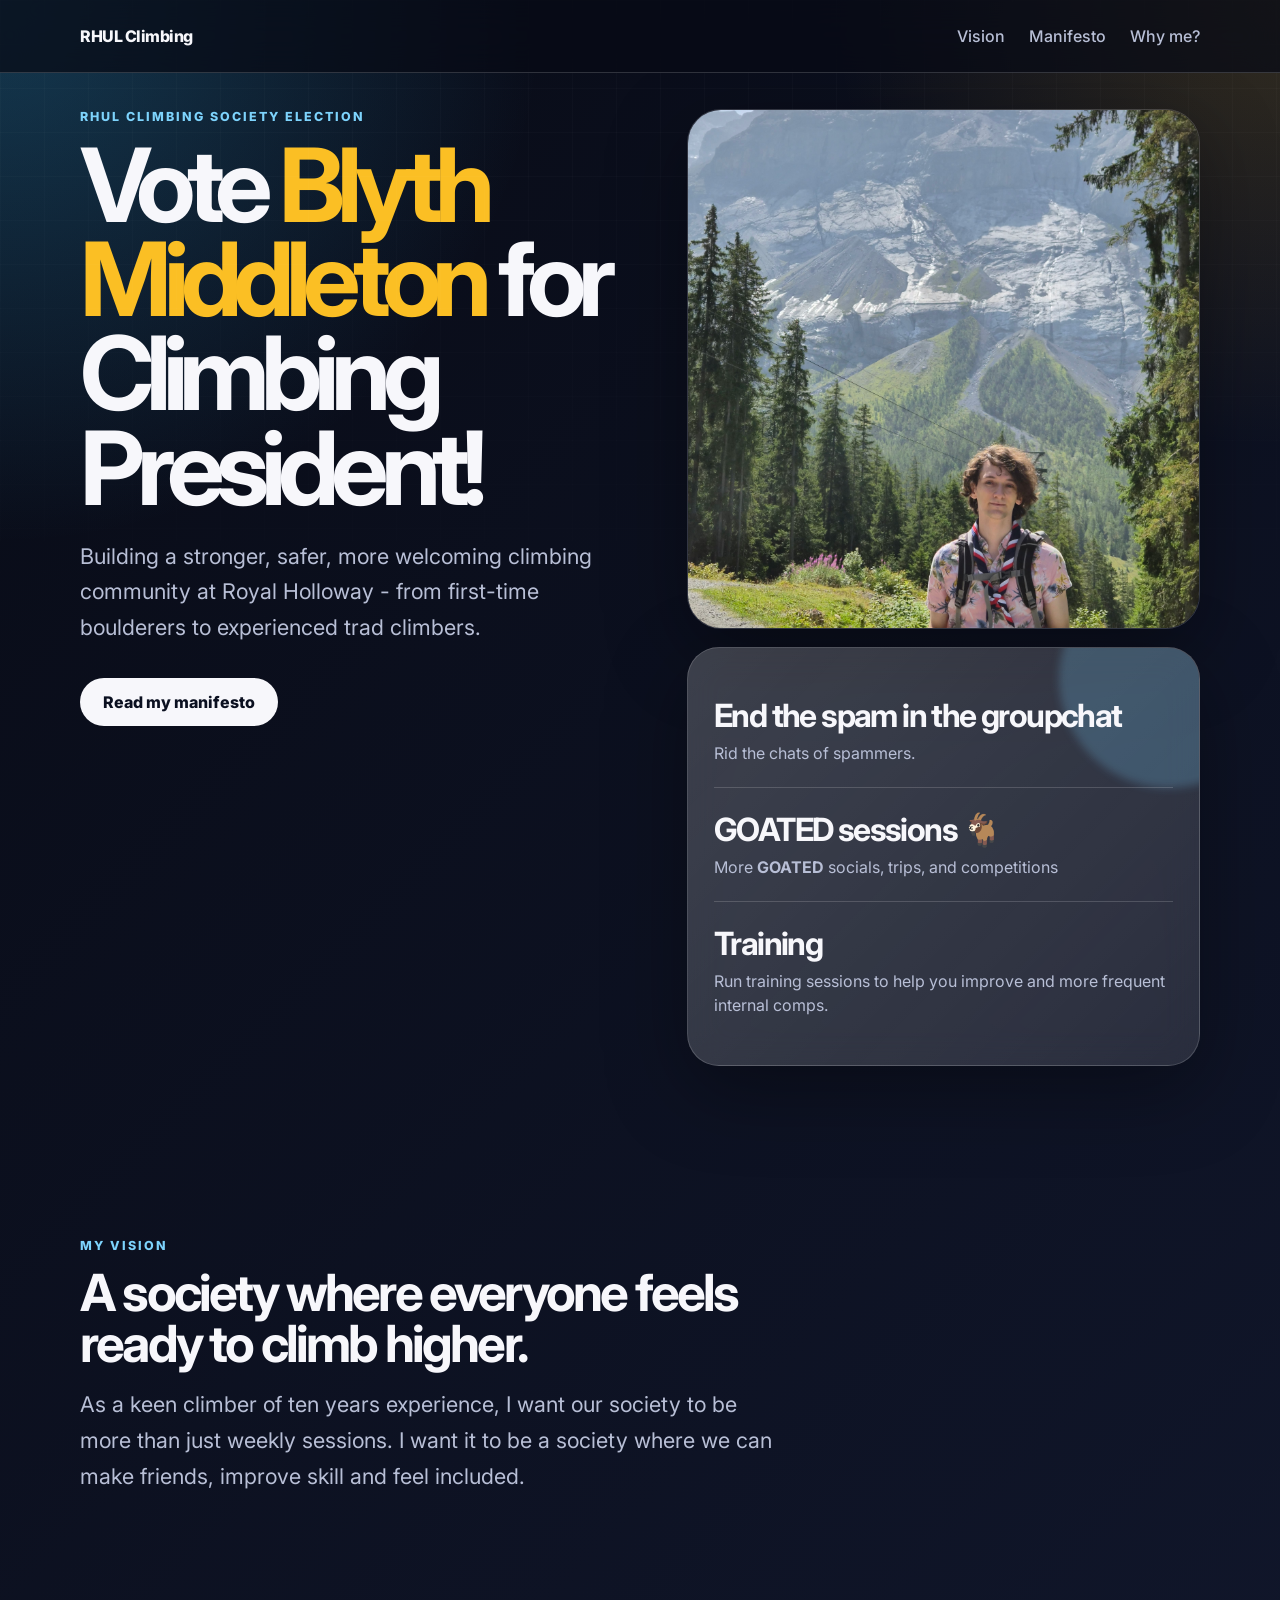
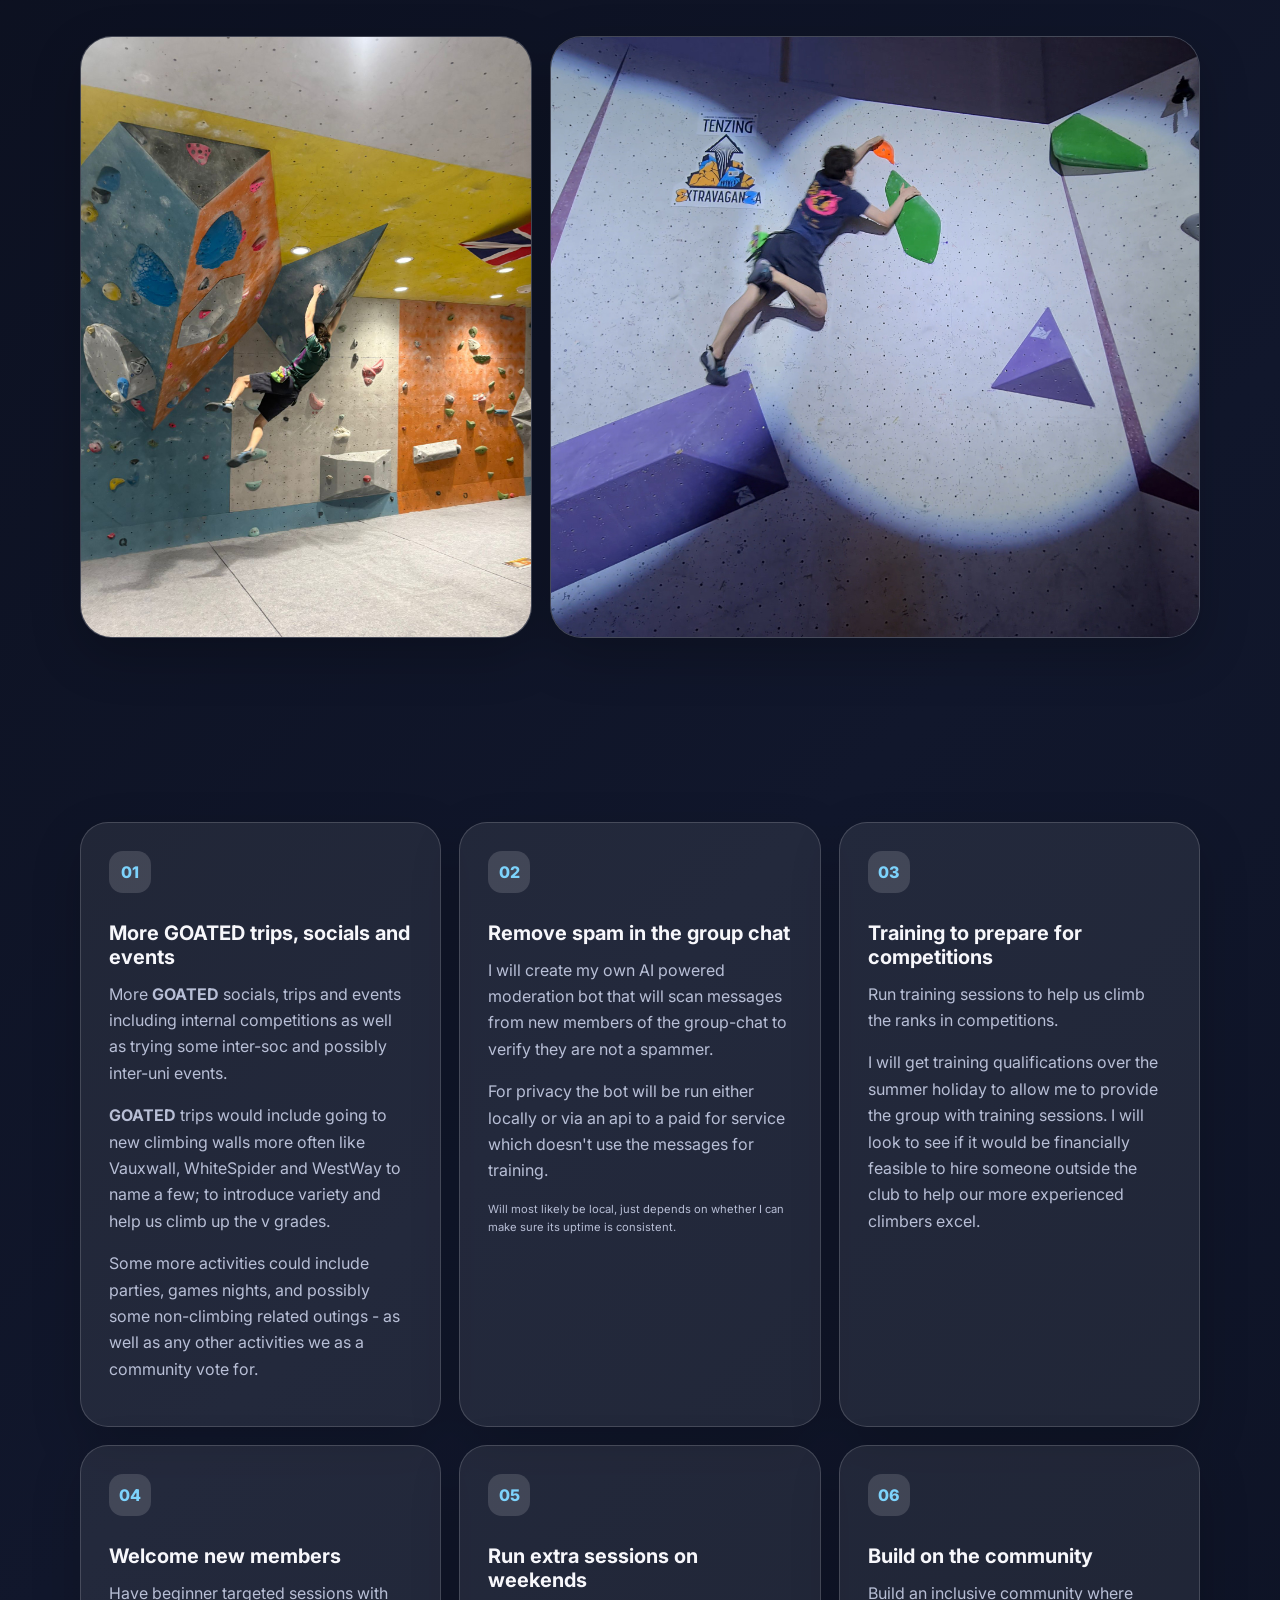
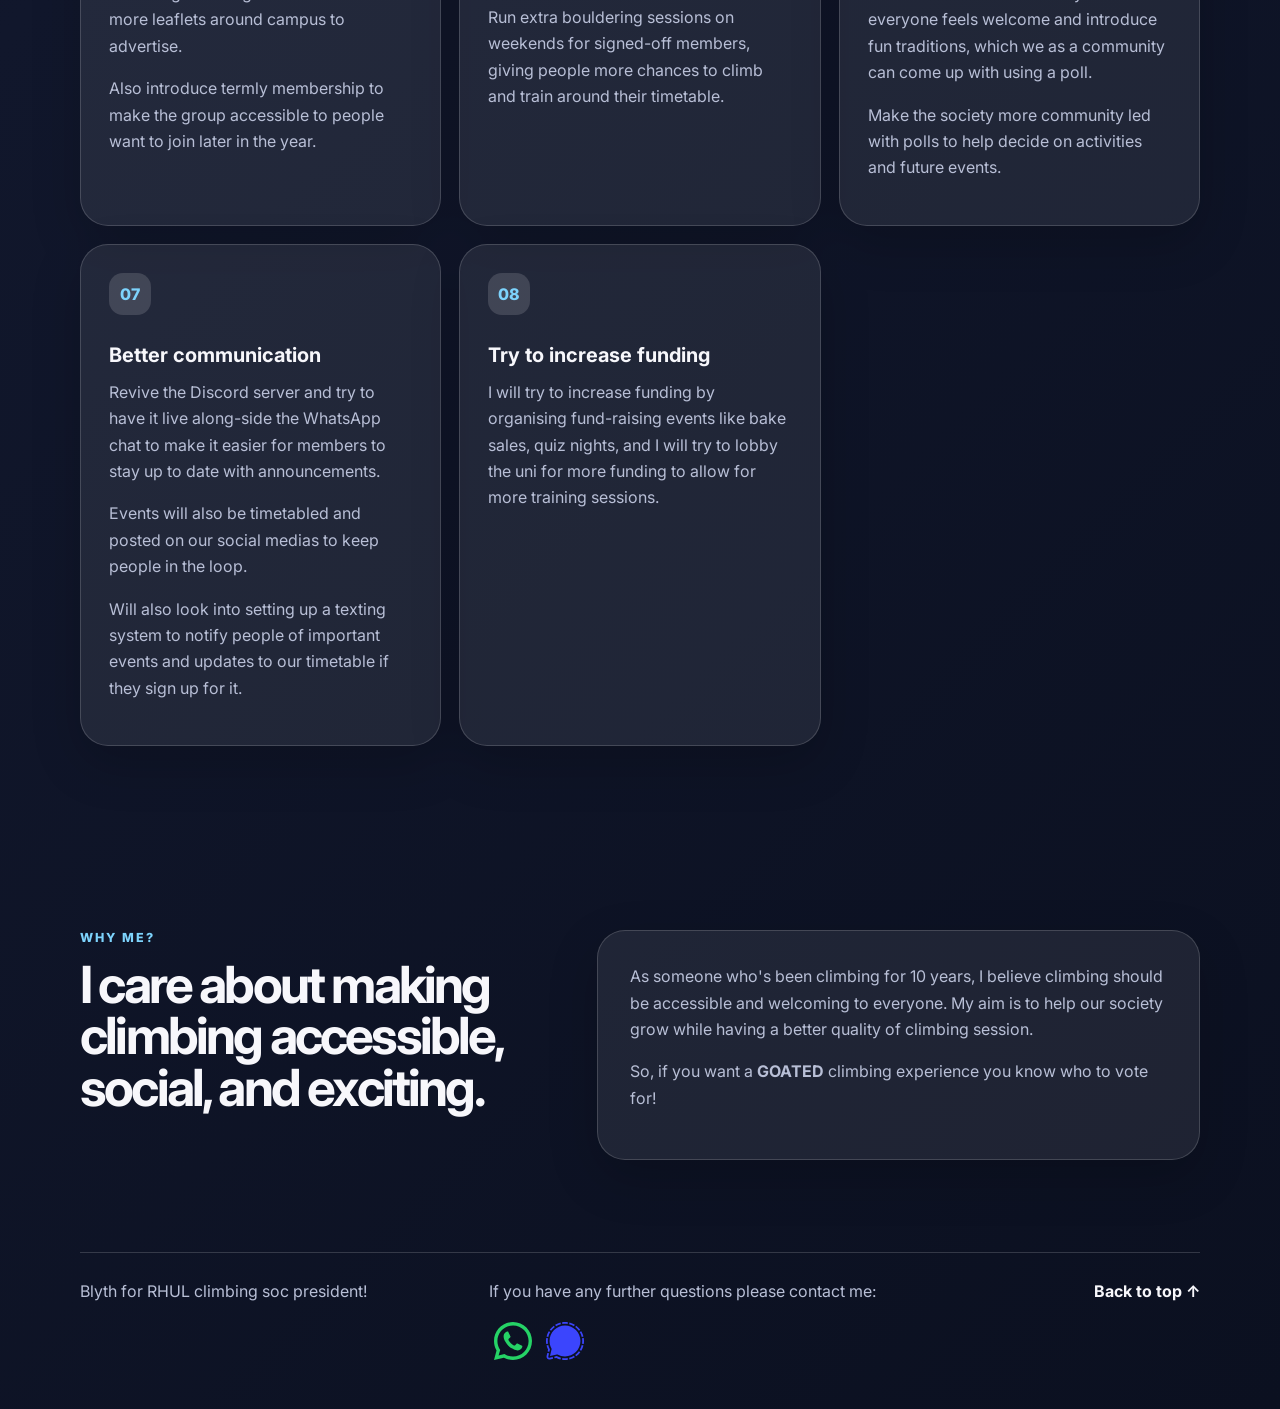
==== manifesto.html @ af20087c "changed to png" ====
<!DOCTYPE html>
<html lang="en">
<head>
  <meta charset="UTF-8" />
  <meta name="viewport" content="width=device-width, initial-scale=1.0" />
  <title>Vote Blyth Middleton | RHUL Climbing President</title>
  <link rel="preconnect" href="https://fonts.googleapis.com">
  <link rel="preconnect" href="https://fonts.gstatic.com" crossorigin>
  <link href="https://fonts.googleapis.com/css2?family=Inter:wght@400;500;700;800&display=swap" rel="stylesheet">
  <link rel="stylesheet" href="css/styles.css" />
  <link rel="shortcut icon" href="favicon.svg" type="image/svg">

  <meta property="og:type" content="website">
  <meta property="og:title" content="Vote Blyth Middleton for RHUL Climbing President"/>
  <meta property="og:description" content="My manifesto for building a GOATED climbing soc."/>
  <meta property="og:url" content="https://vote.blyth.middleton.uk.net"/>
  <meta property="og:image"content="https://vote.blyth.middleton.uk.net/img/manifesto_poster-2.png"/>
  <meta property="og:image:type" content="image/png"/>
    <meta property="og:image:width" content="775" />
    <meta property="og:image:height" content="1096" />



<!--  <meta property="og:title" content="Vote Blyth Middleton for RHUL Climbing President" />-->
<!--  <meta property="og:description" content="My manifesto for building a stronger, safer, more welcoming RHUL Climbing community." />-->

<!--  <meta property="og:image" content="https://vote.blyth.middleton.uk.net/img/blyth_manifesto_link_preview_1200x630.jpg" />-->
<!--  <meta property="og:image:secure_url" content="https://vote.blyth.middleton.uk.net/img/manifesto_preview_1200x630.jpg" />-->
<!--  <meta property="og:image:type" content="image/svg" />-->


<!--  <meta property="og:url" content="https://vote.blyth.middleton.uk.net/" />-->
<!--  <meta property="og:type" content="website" />-->

<!--  <meta name="twitter:card" content="summary_large_image" />-->
<!--  <meta name="twitter:title" content="Vote Blyth Middleton for RHUL Climbing President" />-->
<!--  <meta name="twitter:description" content="My manifesto for RHUL Climbing Society President." />-->
<!--  <meta name="twitter:image" content="https://vote.blyth.middleton.uk.net/img/manifesto_poster-2.png" />-->
</head>
<body>
<header class="site-header">
  <nav class="nav">
    <a href="#top" class="logo">RHUL Climbing</a>
    <button class="menu-toggle" aria-label="Toggle menu">☰</button>
    <div class="nav-links">
      <a href="#vision">Vision</a>
      <a href="#manifesto">Manifesto</a>
      <a href="#why-me">Why me?</a>
      <a class="vote" href="#vote">Vote</a>
    </div>
  </nav>
</header>

<main id="top">
  <section class="hero">
    <div class="hero-content">
      <p class="eyebrow">RHUL Climbing Society Election</p>
      <h1>Vote <span>Blyth Middleton</span> for Climbing President!</h1>
      <p class="hero-text">
        Building a stronger, safer, more welcoming climbing community at
        Royal Holloway - from first-time boulderers to experienced trad climbers.
      </p>

      <div class="hero-actions">
        <a href="#manifesto" class="button primary">Read my manifesto</a>
        <a href="#vote" class="button secondary vote">Voting info</a>
      </div>
    </div>

    <div class="hero-media" aria-label="Blyth in the mountains">
      <img
        src="img/20250814_112400.png"
        alt="Blyth sitting in front of a mountain landscape"
        class="hero-photo"
      />
      <div class="hero-card hero-card-floating" aria-label="Campaign highlights">
        <div class="card-stat">
          <strong>End the spam in the groupchat</strong>
          <span>Rid the chats of spammers.</span>
        </div>
        <div class="card-stat">
          <strong>GOATED sessions 🐐</strong>
          <span>More <b>GOATED</b> socials, trips, and competitions</span>
        </div>
        <div class="card-stat">
          <strong>Training</strong>
          <span>Run training sessions to help you improve and more frequent internal comps.</span>
        </div>
      </div>
    </div>
  </section>

  <section id="vision" class="section">
    <div class="section-heading">
      <p class="eyebrow">My vision</p>
      <h2>A society where everyone feels ready to climb higher.</h2>
    </div>
    <p class="lead">
      As a keen climber of ten years experience, I want our society to be more than just weekly
      sessions. I want it to be a society where we can make friends, improve skill and feel included.
    </p>
  </section>

  <section class="section photo-feature" aria-label="Campaign climbing photos">
    <figure class="feature-image feature-image-large">
      <img
        src="img/IMG-20260325-WA0040.jpg"
        alt="Blyth climbing on an indoor bouldering wall at varsity competitions"
      />
    </figure>
    <figure class="feature-image feature-image-wide">
      <img
        src="img/20240512_195455.jpg"
        alt="Blyth making a dynamic move on a competition-style boulder problem"
      />
    </figure>
  </section>

  <section id="manifesto" class="section manifesto-grid">

    <article class="manifesto-card">
      <span class="number">01</span>
      <h3>More <b>GOATED</b> trips, socials and events</h3>
      <p>
        More <b>GOATED</b> socials, trips and events including internal competitions as well
        as trying some inter-soc and possibly inter-uni events.
      </p>
      <p>
        <b>GOATED</b> trips would include going to new climbing walls more often like Vauxwall,
        WhiteSpider and WestWay to name a few; to introduce variety and help us climb up the v grades.
      </p>
      <p>
        Some more activities could include parties, games nights, and possibly some non-climbing
        related outings - as well as any other activities we as a community vote for.
      </p>
    </article>

    <article class="manifesto-card">

      <span class="number">02</span>
      <h3>Remove spam in the group chat</h3>
      <p>
        I will create my own AI powered moderation bot that will scan messages from new members
        of the group-chat to verify they are not a spammer.
      </p>
      <p>
        For privacy the bot will be run either locally or via an api to a paid for service which
        doesn't use the messages for training.
      </p>
      <p class="smaller-note">
        Will most likely be local, just depends on whether I can make sure its uptime is consistent.
      </p>
    </article>


    <article class="manifesto-card">
      <span class="number">03</span>
      <h3>Training to prepare for competitions</h3>
      <p>
        Run training sessions to help us climb the ranks in competitions.
      </p>
      <p>
        I will get training qualifications over the summer holiday to
        allow me to provide the group with training sessions. I will look to see if it would be
        financially feasible to hire someone outside the club to help our more experienced climbers
        excel.
      </p>
    </article>

    <article class="manifesto-card">
      <span class="number">04</span>
      <h3>Welcome new members</h3>
      <p>
        Have beginner targeted sessions with more leaflets around campus to advertise.
      </p>
      <p>
        Also introduce termly membership to make the group accessible to people want to join later
        in the year.
      </p>

    </article>

    <article class="manifesto-card">
      <span class="number">05</span>
      <h3>Run extra sessions on weekends</h3>
      <p>
        Run extra bouldering sessions on weekends for signed-off members, giving people more chances
        to climb and train around their timetable.
      </p>
    </article>

    <article class="manifesto-card">
      <span class="number">06</span>
      <h3>Build on the community</h3>
      <p>
        Build an inclusive community where everyone feels welcome and introduce fun traditions, which
        we as a community can come up with using a poll.
      </p>
      <p>
        Make the society more community led with polls to help decide on activities and future events.
      </p>
    </article>

    <article class="manifesto-card">
      <span class="number">07</span>
      <h3>Better communication</h3>
      <p>
        Revive the Discord server and try to have it live along-side the WhatsApp chat to make it
        easier for members to stay up to date with announcements.
      </p>
      <p>
    </p>
      <p>
        Events will also be timetabled and posted on our social medias to keep people in the loop.
      </p>

      <p>
        Will also look into setting up a texting system to notify people of important events and
        updates to our timetable if they sign up for it.
      </p>
    </article>

    <article class="manifesto-card">
      <span class="number">08</span>
      <h3>Try to increase funding</h3>
      <p>
        I will try to increase funding by organising fund-raising events like bake sales, quiz
        nights, and I will try to lobby the uni for more funding to allow for more training sessions.
      </p>

    </article>

  </section>

  <section id="why-me" class="section split">
    <div>
      <p class="eyebrow">Why me?</p>
      <h2>I care about making climbing accessible, social, and exciting.</h2>
    </div>
    <div class="text-panel">
      <p>
        As someone who's been climbing for 10 years, I believe climbing should be accessible and
        welcoming to everyone.  My aim is to help our society grow while having a better quality
        of climbing session.
      </p>
      <p>
        So, if you want a <b>GOATED</b> climbing experience you know who to vote for!
      </p>
    </div>
  </section>

  <section id="vote" class="vote-section vote">
    <p class="eyebrow">Voting</p>
    <h2>Ready to vote?</h2>
    <p>
      Once elections open you can go to the SU website to vote for me, or click on the button
      below to take you there.
    </p>

    <button id="voteButton" class="button vote-button" disabled>
      Voting link coming soon
    </button>

    <p class="small-note"></p>
  </section>
</main>

<footer class="footer">
  <p>Blyth for RHUL climbing soc president!</p>
  <div class="contact">
    <p>If you have any further questions please contact me:</p>
    <div class="social-links">
      <a aria-label="Chat on WhatsApp" href="https://wa.me/qr/CNUPQ5U5GO3KL1">
        <img alt="Chat on WhatsApp" src="img/Digital_Glyph_Green_RGB_2026.svg" />
      </a>
      <a aria-label="Chat on Signal" href="https://signal.me/#eu/0PR98zPxEWRHaJGYDog3yzlkRdIHcmWiJZRjUalomWbMGij2gL1B_4OnBmhlZ_eo">
        <img alt="Chat on Signal" src="img/Signal-Logo-Ultramarine.svg"/>
      </a>
    </div>
  </div>


  <a href="#top">Back to top ↑</a>
</footer>

<script src="js/app.js"></script>
</body>
</html>
---- css/styles.css ----
:root {
  --background: #0b1020;
  --surface: rgba(255, 255, 255, 0.08);
  --surface-strong: rgba(255, 255, 255, 0.14);
  --text: #f7f7fb;
  --muted: #b8bfd6;
  --accent: #7dd3fc;
  --accent-strong: #38bdf8;
  --warm: #fbbf24;
  --border: rgba(255, 255, 255, 0.16);
  --shadow: 0 24px 80px rgba(0, 0, 0, 0.35);
}

* {
  box-sizing: border-box;
}

html {
  scroll-behavior: smooth;
}

body {
  margin: 0;
  font-family: "Inter", system-ui, -apple-system, BlinkMacSystemFont, "Segoe UI", sans-serif;
  color: var(--text);
  background:
    radial-gradient(circle at top left, rgba(56, 189, 248, 0.26), transparent 34rem),
    radial-gradient(circle at top right, rgba(251, 191, 36, 0.16), transparent 28rem),
    linear-gradient(135deg, #080b16 0%, #11172c 55%, #0b1020 100%);
  min-height: 100vh;
}

body::before {
  content: "";
  position: fixed;
  inset: 0;
  background-image:
    linear-gradient(rgba(255, 255, 255, 0.025) 1px, transparent 1px),
    linear-gradient(90deg, rgba(255, 255, 255, 0.025) 1px, transparent 1px);
  background-size: 44px 44px;
  pointer-events: none;
  mask-image: linear-gradient(to bottom, black, transparent 80%);
}

a {
  color: inherit;
  text-decoration: none;
}

.site-header {
  position: sticky;
  top: 0;
  z-index: 10;
  backdrop-filter: blur(18px);
  background: rgba(8, 11, 22, 0.72);
  border-bottom: 1px solid var(--border);
}

.nav {
  width: min(1120px, calc(100% - 32px));
  margin: 0 auto;
  min-height: 72px;
  display: flex;
  align-items: center;
  justify-content: space-between;
}

.logo {
  font-weight: 800;
  letter-spacing: -0.03em;
}

.nav-links {
  display: flex;
  gap: 24px;
  color: var(--muted);
  font-weight: 500;
}

.nav-links a:hover {
  color: var(--text);
}

.menu-toggle {
  display: none;
  border: 1px solid var(--border);
  background: var(--surface);
  color: var(--text);
  border-radius: 12px;
  padding: 8px 12px;
  font-size: 1.2rem;
}

main {
  width: min(1120px, calc(100% - 32px));
  margin: 0 auto;
}

.hero {
  min-height: calc(100vh - 72px);
  display: grid;
  grid-template-columns: minmax(0, 1.05fr) minmax(320px, 0.95fr);
  gap: 40px;
  align-items: start;
  padding: 36px 0 80px;
}

.eyebrow {
  color: var(--accent);
  text-transform: uppercase;
  letter-spacing: 0.16em;
  font-size: 0.78rem;
  font-weight: 800;
  margin: 0 0 14px;
}

h1,
h2,
h3,
p {
  margin-top: 0;
}

h1 {
  max-width: 760px;
  font-size: clamp(3rem, 8vw, 6.7rem);
  line-height: 0.92;
  letter-spacing: -0.08em;
  margin-bottom: 24px;
}

h1 span {
  color: var(--warm);
}



h2 {
  font-size: clamp(2rem, 4vw, 3.7rem);
  line-height: 1;
  letter-spacing: -0.055em;
  margin-bottom: 18px;
}

h3 {
  font-size: 1.25rem;
  margin-bottom: 12px;
}

.hero-text,
.lead {
  max-width: 700px;
  color: var(--muted);
  font-size: clamp(1.05rem, 2vw, 1.35rem);
  line-height: 1.65;
}

.hero-actions {
  display: flex;
  gap: 14px;
  flex-wrap: wrap;
  margin-top: 32px;
}

.button {
  display: inline-flex;
  align-items: center;
  justify-content: center;
  min-height: 48px;
  padding: 0 22px;
  border-radius: 999px;
  border: 1px solid var(--border);
  font-weight: 800;
  cursor: pointer;
  transition: transform 180ms ease, background 180ms ease, border-color 180ms ease;
}

.button:hover:not(:disabled) {
  transform: translateY(-2px);
}

.primary {
  background: var(--text);
  color: #0b1020;
}

.secondary {
  background: var(--surface);
  color: var(--text);
}

.hero-card {
  position: relative;
  padding: 26px;
  border: 1px solid var(--border);
  border-radius: 32px;
  background:
    linear-gradient(135deg, rgba(255, 255, 255, 0.14), rgba(255, 255, 255, 0.04)),
    var(--surface);
  box-shadow: var(--shadow);
  overflow: hidden;
}

.hero-card::before {
  content: "";
  position: absolute;
  width: 220px;
  height: 220px;
  background: rgba(125, 211, 252, 0.22);
  border-radius: 50%;
  top: -80px;
  right: -80px;
  filter: blur(4px);
}

.card-stat {
  position: relative;
  padding: 22px 0;
  border-bottom: 1px solid var(--border);
}

.card-stat:last-child {
  border-bottom: 0;
}

.card-stat strong {
  display: block;
  font-size: 2rem;
  letter-spacing: -0.05em;
  margin-bottom: 6px;
}

.card-stat span {
  color: var(--muted);
  line-height: 1.5;
}

.section {
  padding: 92px 0;
}

.section-heading {
  max-width: 780px;
}

.manifesto-grid {
  display: grid;
  grid-template-columns: repeat(3, 1fr);
  gap: 18px;
}

.manifesto-card,
.text-panel,
.vote-section {
  border: 1px solid var(--border);
  border-radius: 28px;
  background: var(--surface);
  box-shadow: 0 18px 50px rgba(0, 0, 0, 0.18);
}

.manifesto-card {
  padding: 28px;
  min-height: 250px;
}

.number {
  display: inline-flex;
  align-items: center;
  justify-content: center;
  width: 42px;
  height: 42px;
  margin-bottom: 28px;
  border-radius: 14px;
  background: var(--surface-strong);
  color: var(--accent);
  font-weight: 800;
}

.manifesto-card p,
.text-panel p,
.vote-section p {
  color: var(--muted);
  line-height: 1.65;
}

.vote {
  display: none;
  visibility: hidden;
}

.split {
  display: grid;
  grid-template-columns: 0.9fr 1.1fr;
  gap: 24px;
  align-items: start;
}

.text-panel {
  padding: 32px;
}

.vote-section {
  margin: 64px 0 96px;
  padding: 56px 32px;
  text-align: center;
  background:
    radial-gradient(circle at top, rgba(125, 211, 252, 0.18), transparent 24rem),
    var(--surface);
}

.vote-section p {
  max-width: 620px;
  margin-left: auto;
  margin-right: auto;
}

.vote-button {
  margin-top: 22px;
  background: var(--accent-strong);
  color: #07101c;
  border: 0;
}

.vote-button:disabled {
  cursor: not-allowed;
  opacity: 0.55;
  filter: grayscale(0.35);
}

.small-note {
  margin-top: 18px;
  font-size: 0.9rem;
}

.smaller-note {
  margin-top: 16px;
  font-size: 0.7rem;
}

code {
  background: rgba(255, 255, 255, 0.1);
  padding: 0.15rem 0.35rem;
  border-radius: 0.35rem;
  color: var(--text);
}

.footer {
  width: min(1120px, calc(100% - 32px));
  margin: 0 auto;
  padding: 28px 0 40px;
  border-top: 1px solid var(--border);
  color: var(--muted);
  display: flex;
  justify-content: space-between;
  gap: 16px;
}

.footer a {
  color: var(--text);
  font-weight: 700;
}

.reveal {
  opacity: 0;
  transform: translateY(18px);
  transition: opacity 600ms ease, transform 600ms ease;
}

.reveal.visible {
  opacity: 1;
  transform: translateY(0);
}

@media (max-width: 860px) {
  .menu-toggle {
    display: inline-flex;
  }

  .nav-links {
    position: absolute;
    top: 72px;
    left: 16px;
    right: 16px;
    display: none;
    flex-direction: column;
    padding: 18px;
    border: 1px solid var(--border);
    border-radius: 20px;
    background: rgba(8, 11, 22, 0.96);
  }

  .nav-links.open {
    display: flex;
  }

  .hero,
  .split {
    grid-template-columns: 1fr;
  }

  .hero {
    min-height: auto;
    padding: 64px 0 40px;
  }

  .manifesto-grid {
    grid-template-columns: 1fr;
  }

  .section {
    padding: 64px 0;
  }

  .footer {
    flex-direction: column;
  }
}


/* Campaign photography */
.hero-media {
  display: flex;
  flex-direction: column;
  gap: 18px;
}

.hero-photo {
  width: 100%;
  height: 620px;
  object-fit: cover;
  object-position: center;
  display: block;
  border: 1px solid var(--border);
  border-radius: 34px;
  box-shadow: var(--shadow);
}

.hero-card-floating {
  position: relative;
  left: auto;
  right: auto;
  bottom: auto;
  backdrop-filter: blur(18px);
}

.photo-feature {
  display: grid;
  grid-template-columns: minmax(0, 0.82fr) minmax(0, 1.18fr);
  gap: 18px;
  align-items: stretch;
  padding-top: 28px;
}

.feature-image {
  position: relative;
  min-height: 430px;
  margin: 0;
  overflow: hidden;
  border: 1px solid var(--border);
  border-radius: 32px;
  background: var(--surface);
  box-shadow: 0 18px 50px rgba(0, 0, 0, 0.22);
}

.feature-image img {
  width: 100%;
  height: 100%;
  min-height: inherit;
  object-fit: cover;
  display: block;
  transform: scale(1.01);
}

.feature-image-large img {
  object-position: 50% 45%;
}

.feature-image-wide img {
  object-position: 45% 45%;
}

.feature-image figcaption {
  position: absolute;
  left: 18px;
  right: 18px;
  bottom: 18px;
  padding: 14px 16px;
  border: 1px solid var(--border);
  border-radius: 18px;
  background: rgba(8, 11, 22, 0.72);
  backdrop-filter: blur(14px);
  color: var(--text);
  font-weight: 800;
  line-height: 1.35;
}

@media (max-width: 860px) {
  .hero-photo {
    height: min(92vw, 640px);
  }

  .photo-feature {
    grid-template-columns: 1fr;
  }

  .feature-image {
    min-height: 360px;
  }
}

.hero-photo {
  width: 100%;
  height: 520px;
  object-fit: cover;
  object-position: bottom center;
}

.contact {
}

.social-links img {
  width: 10%;
  padding: 5px;

}
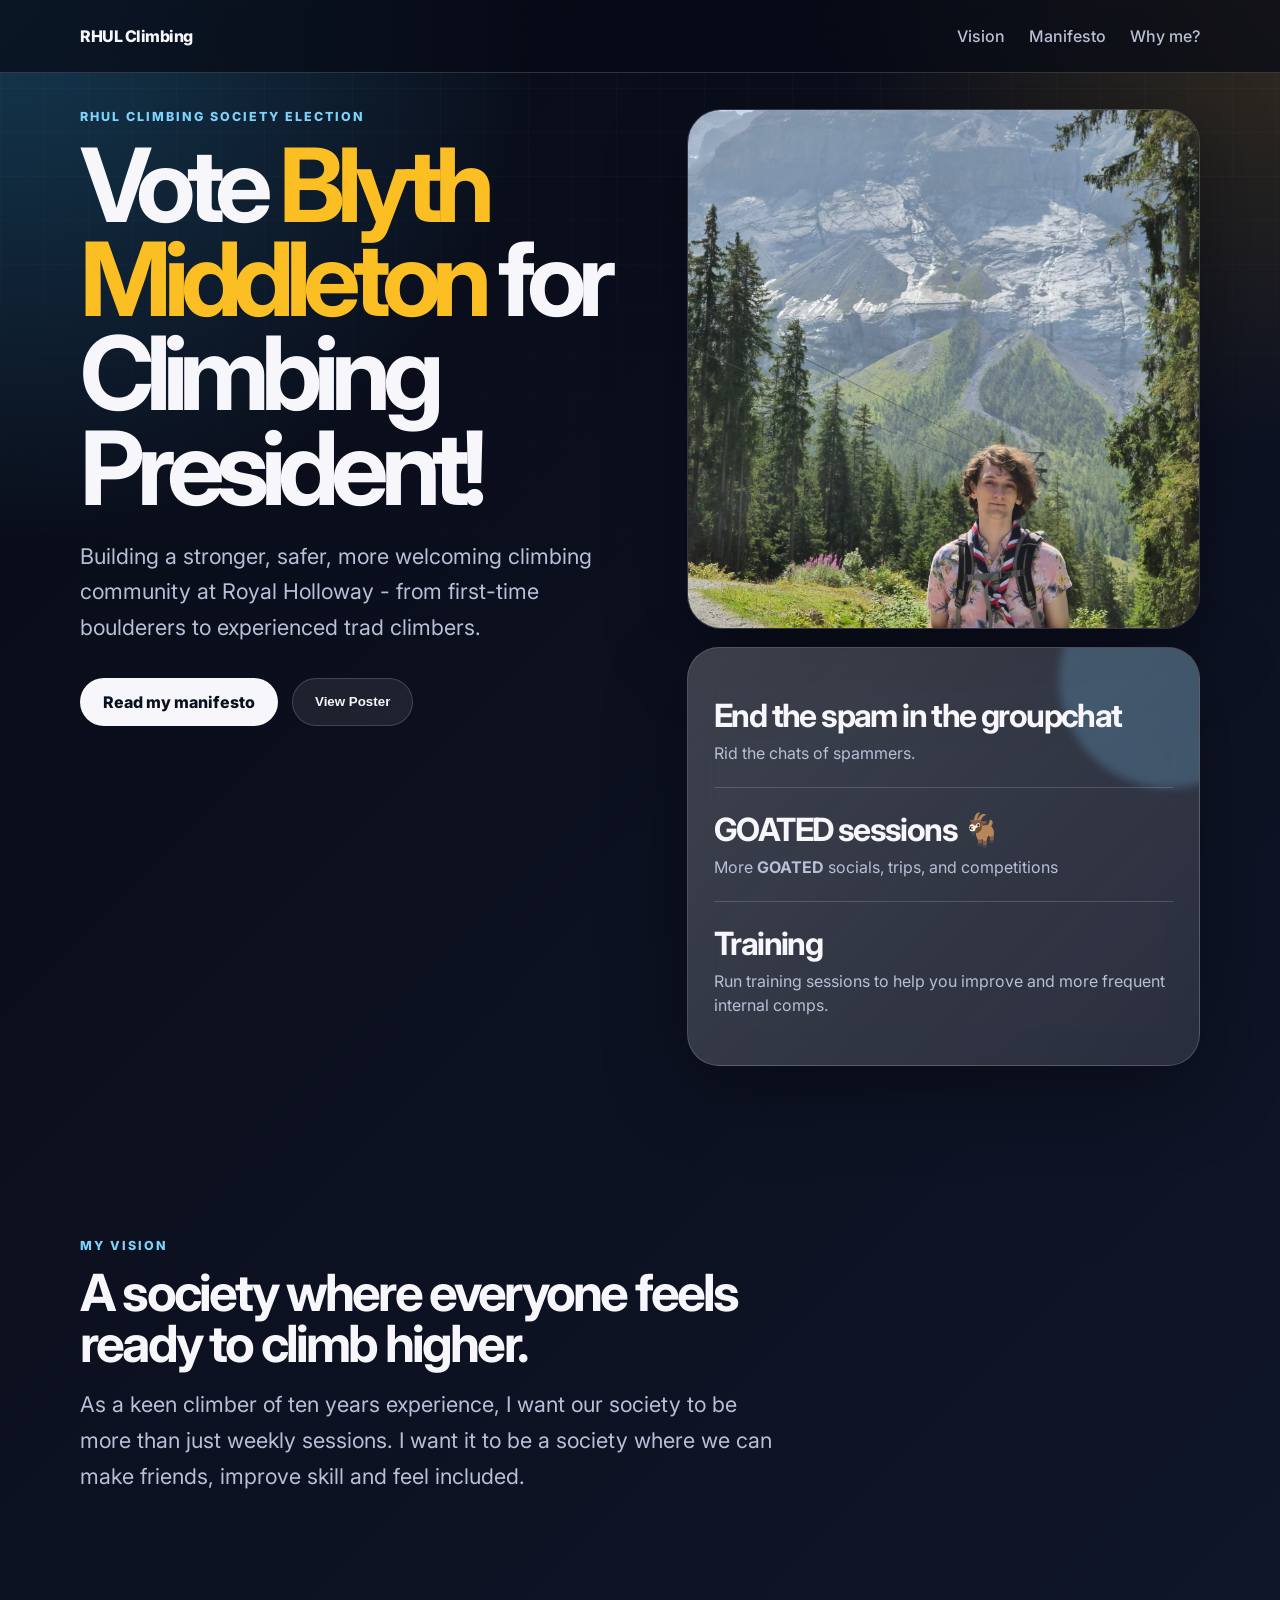
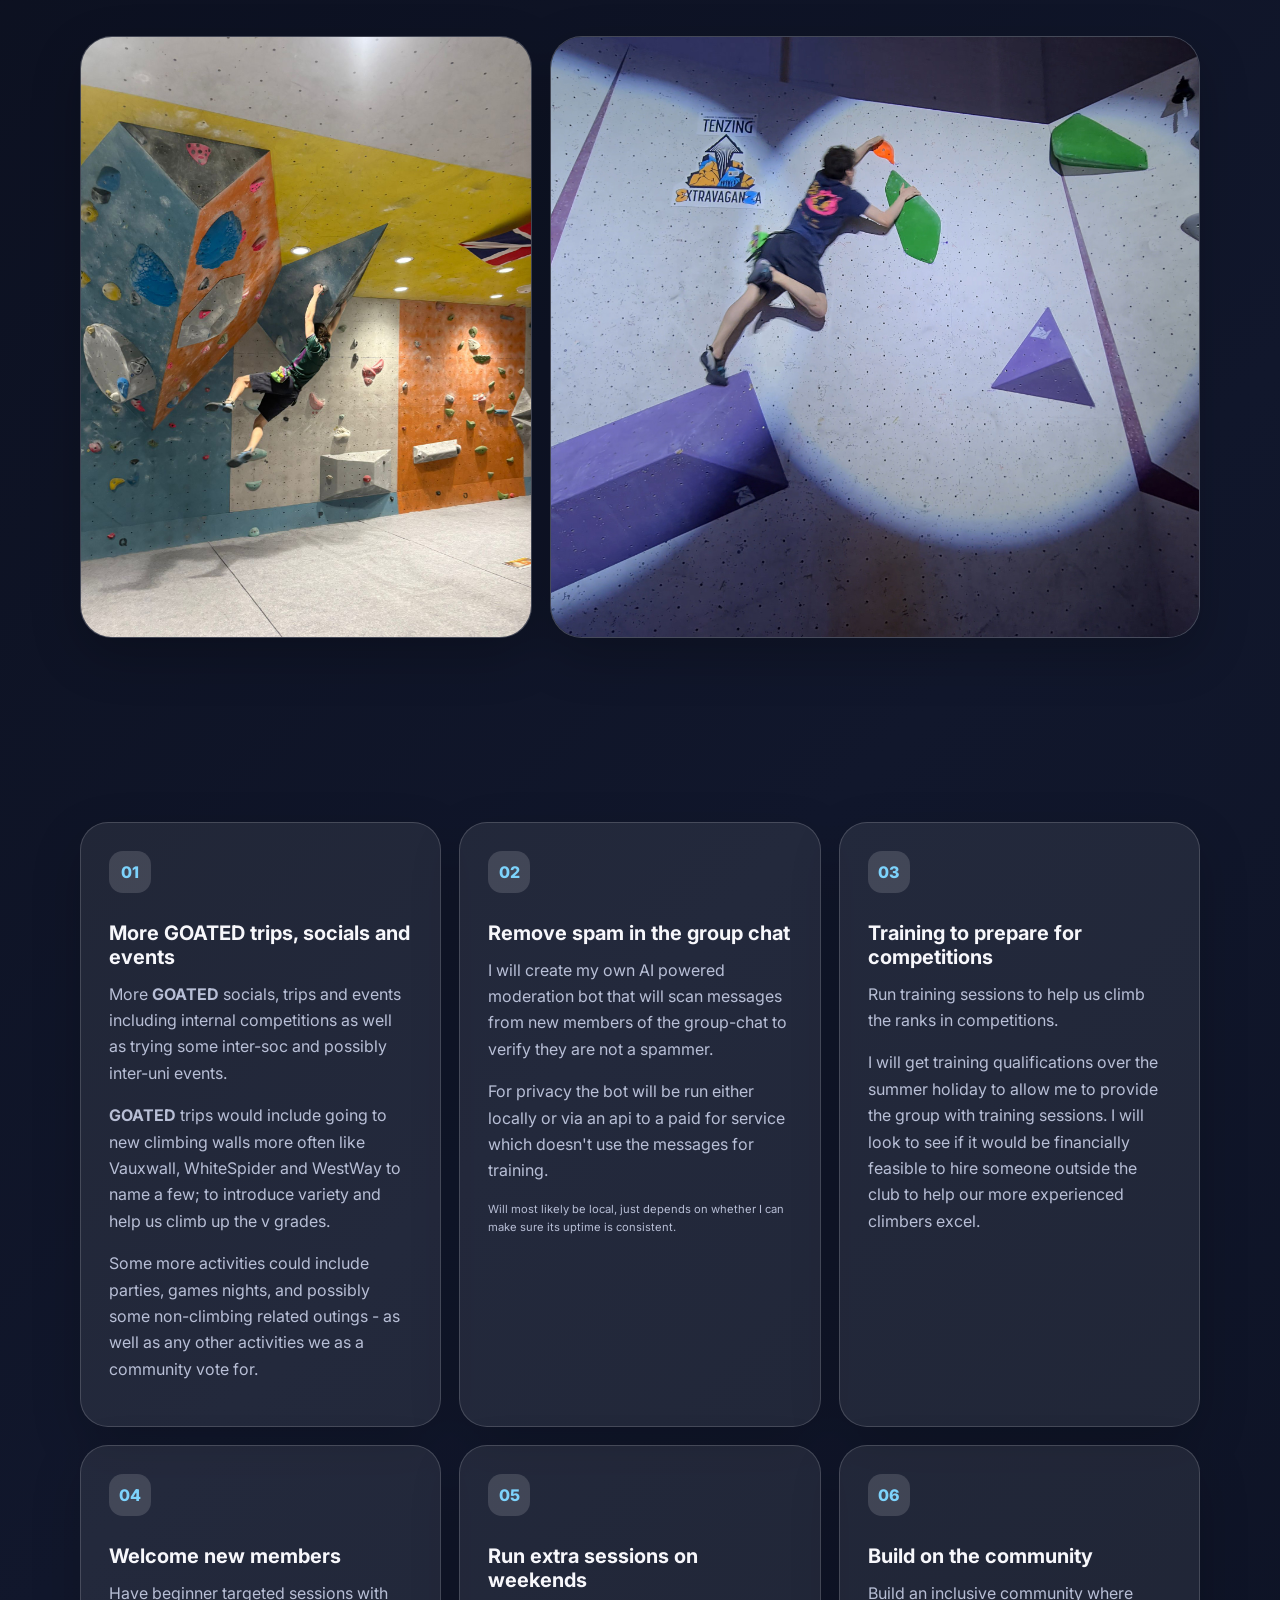
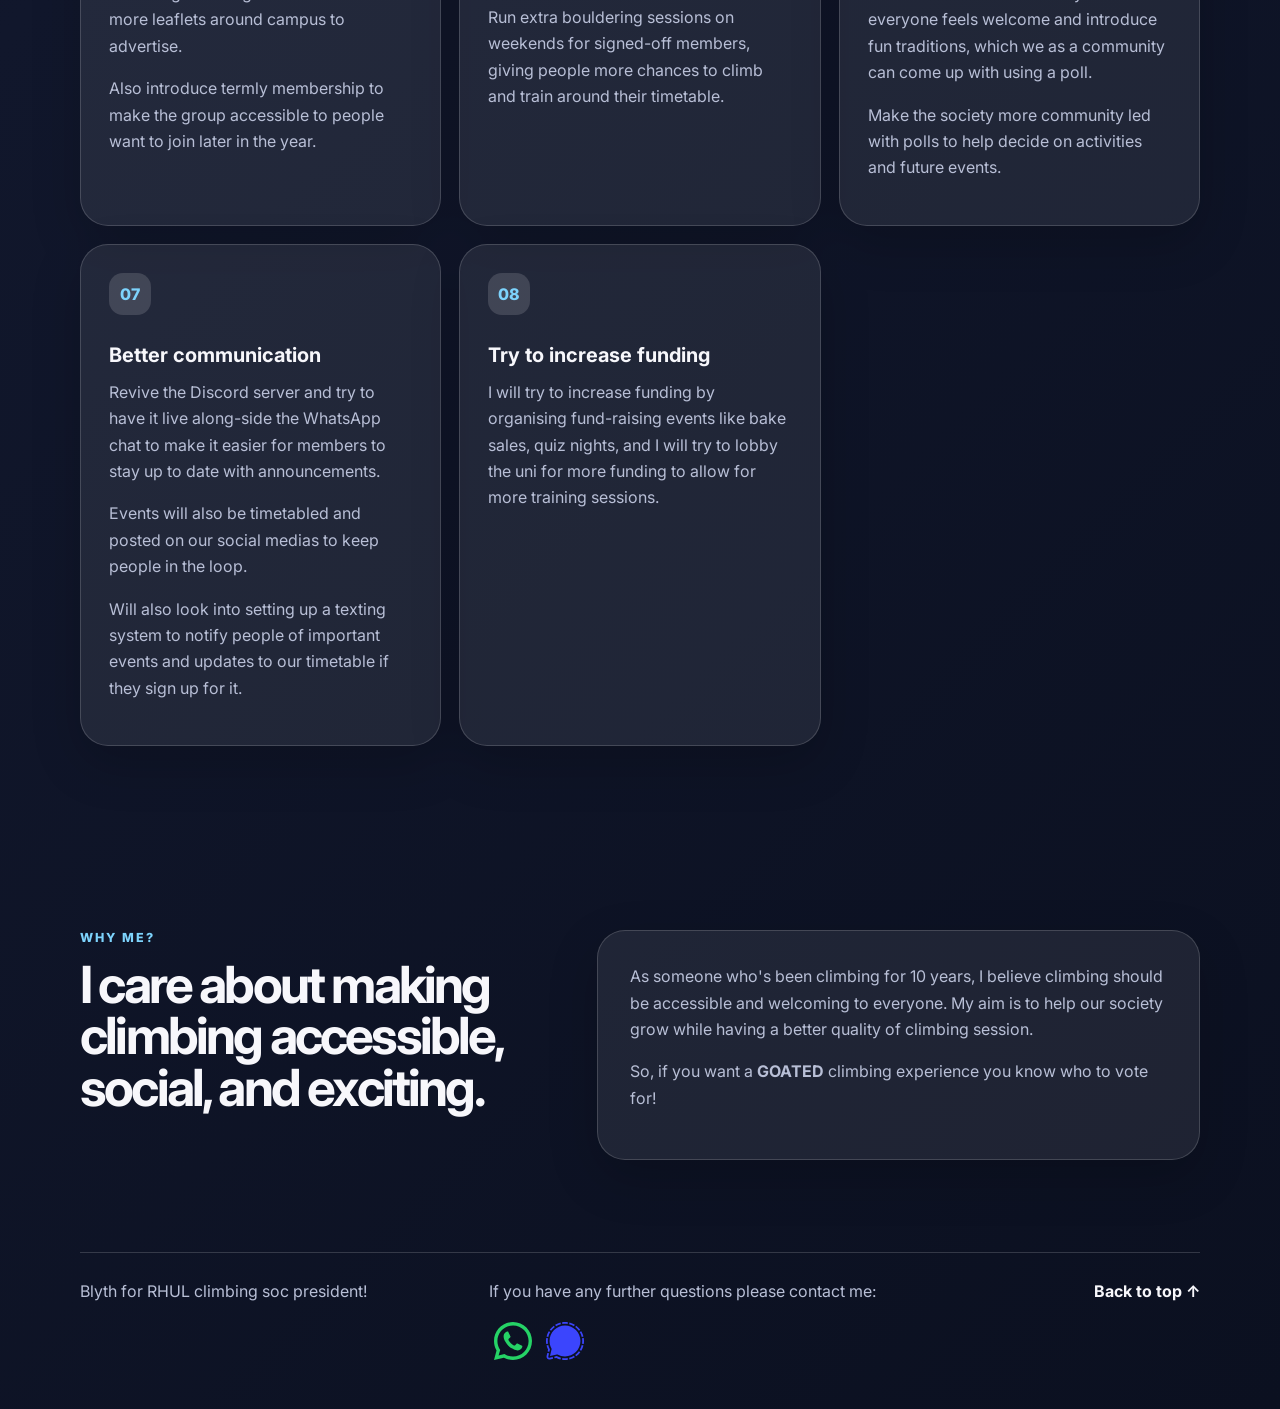
==== commit 70e6a0c9: "udpated page" ====
--- a/manifesto.html
+++ b/manifesto.html
@@ -16,26 +16,13 @@
   <meta property="og:url" content="https://vote.blyth.middleton.uk.net"/>
   <meta property="og:image"content="https://vote.blyth.middleton.uk.net/img/manifesto_poster-2.png"/>
   <meta property="og:image:type" content="image/png"/>
-    <meta property="og:image:width" content="775" />
-    <meta property="og:image:height" content="1096" />
-
-
-
-<!--  <meta property="og:title" content="Vote Blyth Middleton for RHUL Climbing President" />-->
-<!--  <meta property="og:description" content="My manifesto for building a stronger, safer, more welcoming RHUL Climbing community." />-->
-
-<!--  <meta property="og:image" content="https://vote.blyth.middleton.uk.net/img/blyth_manifesto_link_preview_1200x630.jpg" />-->
-<!--  <meta property="og:image:secure_url" content="https://vote.blyth.middleton.uk.net/img/manifesto_preview_1200x630.jpg" />-->
-<!--  <meta property="og:image:type" content="image/svg" />-->
-
-
-<!--  <meta property="og:url" content="https://vote.blyth.middleton.uk.net/" />-->
-<!--  <meta property="og:type" content="website" />-->
-
-<!--  <meta name="twitter:card" content="summary_large_image" />-->
-<!--  <meta name="twitter:title" content="Vote Blyth Middleton for RHUL Climbing President" />-->
-<!--  <meta name="twitter:description" content="My manifesto for RHUL Climbing Society President." />-->
-<!--  <meta name="twitter:image" content="https://vote.blyth.middleton.uk.net/img/manifesto_poster-2.png" />-->
+  <meta property="og:image:width" content="775" />
+  <meta property="og:image:height" content="1096" />
+
+  <meta name="twitter:card" content="summary_large_image" />
+  <meta name="twitter:title" content="Vote Blyth Middleton for RHUL Climbing President" />
+  <meta name="twitter:description" content="My manifesto for building a GOATED climbing soc." />
+  <meta name="twitter:image" content="https://vote.blyth.middleton.uk.net/img/manifesto_poster-2.png" />
 </head>
 <body>
 <header class="site-header">
@@ -63,6 +50,7 @@
 
       <div class="hero-actions">
         <a href="#manifesto" class="button primary">Read my manifesto</a>
+        <button id="posterButton" class="button secondary">View Poster</button>
         <a href="#vote" class="button secondary vote">Voting info</a>
       </div>
     </div>
@@ -209,7 +197,7 @@
         easier for members to stay up to date with announcements.
       </p>
       <p>
-    </p>
+      </p>
       <p>
         Events will also be timetabled and posted on our social medias to keep people in the loop.
       </p>
@@ -279,6 +267,18 @@
     </div>
   </div>
 
+  <div id="posterModal" class="modal">
+    <div class="modal-content">
+      <button id="closePosterModal" class="modal-close">&times;</button>
+
+      <img
+        src="/img/manifesto_poster.svg"
+        alt="Blyth Middleton RHUL Climbing President campaign poster"
+        class="poster-image"
+      />
+    </div>
+  </div>
+
 
   <a href="#top">Back to top ↑</a>
 </footer>
--- a/css/styles.css
+++ b/css/styles.css
@@ -523,3 +523,54 @@
   padding: 5px;
 
 }
+
+.modal {
+  display: none;
+  position: fixed;
+  z-index: 9999;
+  inset: 0;
+  background: rgba(0, 0, 0, 0.75);
+  align-items: center;
+  justify-content: center;
+  padding: 1rem;
+}
+
+.modal.show {
+  display: flex;
+}
+
+.modal-content {
+  position: relative;
+  max-width: 90vw;
+  max-height: 90vh;
+  background: white;
+  border-radius: 16px;
+  padding: 1rem;
+  box-shadow: 0 20px 50px rgba(0, 0, 0, 0.35);
+}
+
+.poster-image {
+  display: block;
+  max-width: 100%;
+  max-height: 85vh;
+  border-radius: 8px;
+}
+
+.modal-close {
+  position: absolute;
+  top: -14px;
+  right: -14px;
+  width: 38px;
+  height: 38px;
+  border: none;
+  border-radius: 999px;
+  background: #111;
+  color: white;
+  font-size: 28px;
+  line-height: 1;
+  cursor: pointer;
+}
+
+.modal-close:hover {
+  background: #333;
+}
